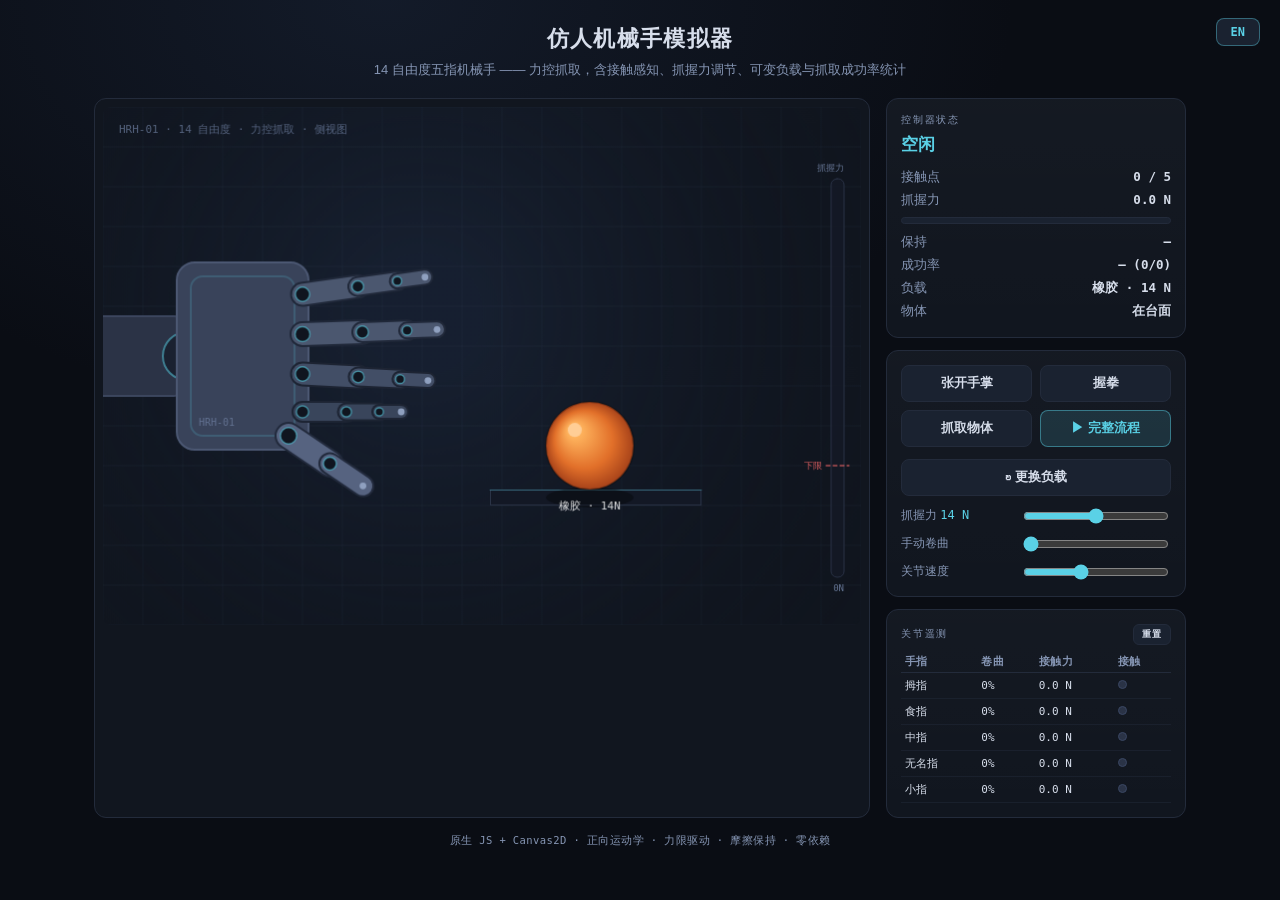
==== HandSimulator.zh.html @ 1752b9ae "Humanoid robotic hand simulator: 14-DOF force-controlled grasping Vanilla JS + Canvas2D, zero depend" ====
<!DOCTYPE html>
<html lang="en">
<head>
  <meta charset="UTF-8">
  <meta name="viewport" content="width=device-width, initial-scale=1.0">
  <title>Humanoid Robotic Hand Simulator</title>
  <style>
:root {
  --bg: #0a0d14;
  --card: #11161f;
  --border: #232b3b;
  --text: #d7deeb;
  --muted: #8595b3;
  --accent: #5ad1e6;
  --secure: #4ade80;
  --warn: #ffd166;
  --drop: #ff6b6b;
  --mono: ui-monospace, "SF Mono", "Cascadia Code", Menlo, "PingFang SC", "Microsoft YaHei", monospace;
}

* { box-sizing: border-box; }

body {
  margin: 0;
  min-height: 100vh;
  background:
    radial-gradient(900px 600px at 30% 0%, rgba(36, 52, 80, 0.35), transparent 70%),
    var(--bg);
  color: var(--text);
  font-family: -apple-system, "Segoe UI", Roboto, "Helvetica Neue", "PingFang SC", "Microsoft YaHei", sans-serif;
  display: flex;
  flex-direction: column;
  align-items: center;
  padding: 24px 20px 12px;
  position: relative;
}

.lang-toggle {
  position: absolute;
  top: 18px;
  right: 20px;
  z-index: 5;
  padding: 6px 14px;
  font-size: 12px;
  font-weight: 600;
  font-family: var(--mono);
  background: #1a2230;
  color: var(--accent);
  border: 1px solid rgba(90, 209, 230, 0.4);
  border-radius: 8px;
  cursor: pointer;
}
.lang-toggle:hover { background: #222c3f; }

header { text-align: center; margin-bottom: 18px; max-width: 760px; }
h1 { margin: 0 0 6px; font-size: 22px; letter-spacing: 0.06em; font-weight: 700; }
.subtitle { margin: 0; color: var(--muted); font-size: 13px; line-height: 1.5; }

main {
  display: flex;
  gap: 16px;
  align-items: stretch;
  flex-wrap: wrap;
  justify-content: center;
  width: 100%;
  max-width: 1100px;
}

.stage {
  background: var(--card);
  border: 1px solid var(--border);
  border-radius: 12px;
  padding: 8px;
  max-width: 776px;
  width: 100%;
  flex: 1 1 560px;
}

/* canvas keeps its 760×520 logical coordinates and scales to fit the stage */
canvas {
  display: block;
  border-radius: 8px;
  width: 100%;
  height: auto;
  aspect-ratio: 760 / 520;
}

.panel {
  width: 300px;
  flex: 0 1 300px;
  display: flex;
  flex-direction: column;
  gap: 12px;
}

.status-box, .controls, .telemetry {
  background: linear-gradient(180deg, rgba(255,255,255,0.015), rgba(0,0,0,0)), var(--card);
  border: 1px solid var(--border);
  border-radius: 12px;
  padding: 14px;
}

.status-label, .telemetry-title {
  font-family: var(--mono);
  font-size: 10px;
  letter-spacing: 0.18em;
  color: var(--muted);
}

.status-value {
  font-family: var(--mono);
  font-size: 17px;
  font-weight: 700;
  color: var(--accent);
  margin: 6px 0 10px;
  min-height: 22px;
  transition: color 0.2s;
}
.status-value.ok { color: var(--secure); }
.status-value.warn { color: var(--drop); }

.status-row {
  display: flex;
  justify-content: space-between;
  font-size: 12.5px;
  color: var(--muted);
  padding: 3px 0;
}
.status-row b { font-family: var(--mono); color: var(--text); font-weight: 600; }
.status-row b.ok { color: var(--secure); }
.status-row b.warn { color: var(--drop); }

.meter {
  height: 7px;
  background: #1a2230;
  border: 1px solid var(--border);
  border-radius: 4px;
  overflow: hidden;
  margin: 5px 0 7px;
}
.meter-fill {
  height: 100%;
  width: 0;
  background: var(--warn);
  border-radius: 4px;
  transition: width 0.08s linear, background 0.2s;
}
.meter-fill.secure { background: var(--secure); }

.btn-grid { display: grid; grid-template-columns: 1fr 1fr; gap: 8px; margin-bottom: 12px; }

button {
  background: #1a2230;
  color: var(--text);
  border: 1px solid var(--border);
  border-radius: 8px;
  padding: 9px 6px;
  font-size: 12.5px;
  font-weight: 600;
  cursor: pointer;
  transition: background 0.15s, border-color 0.15s;
}
button:hover { background: #222c3f; border-color: #34415c; }
button.primary {
  background: rgba(90, 209, 230, 0.14);
  border-color: rgba(90, 209, 230, 0.45);
  color: var(--accent);
}
button.primary:hover { background: rgba(90, 209, 230, 0.24); }

button.wide {
  width: 100%;
  margin-bottom: 2px;
}

.slider-row {
  display: flex;
  align-items: center;
  gap: 10px;
  font-size: 12px;
  color: var(--muted);
  margin-top: 8px;
}
.slider-row span { width: 110px; flex-shrink: 0; }
.slider-row em { font-family: var(--mono); font-style: normal; color: var(--accent); }
input[type="range"] { flex: 1; accent-color: var(--accent); }

.telemetry-head {
  display: flex;
  align-items: center;
  justify-content: space-between;
  margin-bottom: 6px;
}
.mini {
  padding: 3px 8px;
  font-size: 9px;
  font-family: var(--mono);
  letter-spacing: 0.1em;
  border-radius: 6px;
}

.telemetry table { width: 100%; border-collapse: collapse; font-family: var(--mono); font-size: 11px; }
.telemetry th {
  text-align: left;
  color: var(--muted);
  font-weight: 600;
  padding: 3px 4px;
  border-bottom: 1px solid var(--border);
  letter-spacing: 0.04em;
}
.telemetry td {
  padding: 5px 4px;
  border-bottom: 1px solid rgba(35, 43, 59, 0.5);
  color: var(--text);
  white-space: nowrap;
}

.led {
  display: inline-block;
  width: 9px; height: 9px;
  border-radius: 50%;
  background: #2a3346;
  border: 1px solid #3a4763;
}
.led.on {
  background: var(--warn);
  border-color: var(--warn);
  box-shadow: 0 0 8px rgba(255, 209, 102, 0.8);
}

footer {
  margin-top: 16px;
  color: var(--muted);
  font-family: var(--mono);
  font-size: 10.5px;
  letter-spacing: 0.04em;
  text-align: center;
}

/* stack the panel under the canvas on narrow screens */
@media (max-width: 1000px) {
  .panel { width: 100%; flex-basis: 100%; max-width: 776px; }
  button { padding: 12px 6px; font-size: 14px; }
  .telemetry table { font-size: 12px; }
  input[type="range"] { height: 26px; }
}

/* keep the language toggle clear of the wrapped title on phones */
@media (max-width: 560px) {
  header { padding: 0 64px; margin-top: 4px; }
  h1 { font-size: 19px; }
  .lang-toggle { top: 12px; right: 12px; padding: 5px 11px; font-size: 11px; }
}

</style>
</head>
<body>
<script>window.__FORCE_LANG__="zh";</script>
  <button id="lang-toggle" class="lang-toggle">中文</button>

  <header>
    <h1 data-i18n="ui.title">Humanoid Robotic Hand Simulator</h1>
    <p class="subtitle" data-i18n="ui.subtitle">14-DOF five-finger robotic hand &mdash; force-controlled grasping with contact sensing, grip-force regulation, variable payloads, and grasp success tracking</p>
  </header>

  <main>
    <div class="stage">
      <canvas id="scene"></canvas>
    </div>

    <aside class="panel">
      <section class="status-box">
        <div class="status-label" data-i18n="ui.ctrlstate">CONTROLLER STATE</div>
        <div id="status" class="status-value">IDLE</div>
        <div class="status-row"><span data-i18n="ui.contacts">Contacts</span><b id="contacts">0 / 5</b></div>
        <div class="status-row"><span data-i18n="ui.gripforce">Grip force</span><b id="gripforce">0.0 N</b></div>
        <div class="meter"><div id="gripbar" class="meter-fill"></div></div>
        <div class="status-row"><span data-i18n="ui.hold">Hold</span><b id="hold">&mdash;</b></div>
        <div class="status-row"><span data-i18n="ui.successrate">Success rate</span><b id="successrate">&mdash; (0/0)</b></div>
        <div class="status-row"><span data-i18n="ui.payload">Payload</span><b id="payload">&mdash;</b></div>
        <div class="status-row"><span data-i18n="ui.object">Object</span><b id="objstate">ON TABLE</b></div>
      </section>

      <section class="controls">
        <div class="btn-grid">
          <button id="btn-open" data-i18n="btn.open">Open Palm</button>
          <button id="btn-fist" data-i18n="btn.fist">Make Fist</button>
          <button id="btn-grasp" data-i18n="btn.grasp">Grasp Object</button>
          <button id="btn-seq" class="primary" data-i18n="btn.seq">&#9654; Full Sequence</button>
        </div>
        <button id="btn-next" class="wide" data-i18n="btn.next">&#8635; Next Payload</button>
        <label class="slider-row">
          <span><span data-i18n="ctl.gripforce">Grip force</span> <em id="fsetval">14 N</em></span>
          <input type="range" id="fset" min="2" max="26" value="14">
        </label>
        <label class="slider-row">
          <span data-i18n="ctl.curl">Manual curl</span>
          <input type="range" id="curl" min="0" max="100" value="0">
        </label>
        <label class="slider-row">
          <span data-i18n="ctl.speed">Joint speed</span>
          <input type="range" id="speed" min="40" max="300" value="140">
        </label>
      </section>

      <section class="telemetry">
        <div class="telemetry-head">
          <span class="telemetry-title" data-i18n="tel.title">JOINT TELEMETRY</span>
          <button id="reset-stats" class="mini" data-i18n="tel.reset">RESET</button>
        </div>
        <table>
          <thead>
            <tr>
              <th data-i18n="th.finger">FINGER</th>
              <th data-i18n="th.curl">CURL</th>
              <th data-i18n="th.force">FORCE</th>
              <th data-i18n="th.ct">CT</th>
            </tr>
          </thead>
          <tbody id="telemetry-body"></tbody>
        </table>
      </section>
    </aside>
  </main>

  <footer data-i18n="footer">
    Vanilla JS + Canvas2D &middot; forward kinematics &middot; force-limited actuation &middot; friction-based hold &middot; no dependencies
  </footer>

  <script>
'use strict';

// Tiny i18n layer. Dynamic strings are looked up by key via t(key); static
// HTML carries data-i18n="key" and is filled by applyStaticI18n().
const I18N = {
  en: {
    'ui.title': 'Humanoid Robotic Hand Simulator',
    'ui.subtitle': '14-DOF five-finger robotic hand — force-controlled grasping with contact sensing, grip-force regulation, variable payloads, and grasp success tracking',
    'ui.ctrlstate': 'CONTROLLER STATE',
    'ui.contacts': 'Contacts',
    'ui.gripforce': 'Grip force',
    'ui.hold': 'Hold',
    'ui.successrate': 'Success rate',
    'ui.payload': 'Payload',
    'ui.object': 'Object',

    'btn.open': 'Open Palm',
    'btn.fist': 'Make Fist',
    'btn.grasp': 'Grasp Object',
    'btn.seq': '▶ Full Sequence',
    'btn.next': '↻ Next Payload',

    'ctl.gripforce': 'Grip force',
    'ctl.curl': 'Manual curl',
    'ctl.speed': 'Joint speed',

    'tel.title': 'JOINT TELEMETRY',
    'tel.reset': 'RESET',
    'th.finger': 'FINGER',
    'th.curl': 'CURL',
    'th.force': 'FORCE',
    'th.ct': 'CT',
    'footer': 'Vanilla JS + Canvas2D · forward kinematics · force-limited actuation · friction-based hold · no dependencies',

    'finger.THUMB': 'THUMB',
    'finger.INDEX': 'INDEX',
    'finger.MIDDLE': 'MIDDLE',
    'finger.RING': 'RING',
    'finger.PINKY': 'PINKY',

    'st.IDLE': 'IDLE',
    'st.MANUAL': 'MANUAL CONTROL',
    'st.OPEN': 'OPENING PALM',
    'st.FIST': 'MAKING FIST',
    'st.REACH': 'PLANNING APPROACH',
    'st.CLOSE': 'CLOSING GRIP',
    'st.ADAPT': 'ADAPTIVE GRIP',
    'st.LIFT': 'LIFTING OBJECT',
    'st.LOWER': 'LOWERING',
    'st.RELEASE': 'RELEASING',
    'st.HOME': 'RETURNING HOME',
    'st.HOLD': 'HOLDING OBJECT',

    'hold.secure': 'SECURE',
    'hold.slip': 'SLIP RISK',
    'hold.none': '—',

    'obj.ON_TABLE': 'ON TABLE',
    'obj.IN_GRIP': 'IN GRIP',
    'obj.FALLING': 'FALLING',

    'flash.ok': 'GRASP OK ✓',
    'flash.slip': 'SLIP — DROPPED',

    'canvas.overlay': 'HRH-01 · 14 DOF · FORCE-CONTROLLED GRASP · SIDE VIEW',
    'gauge.grip': 'GRIP',
    'gauge.min': 'min',

    'mat.FOAM': 'FOAM',
    'mat.RUBBER': 'RUBBER',
    'mat.WOOD': 'WOOD',
    'mat.STEEL': 'STEEL',
  },
  zh: {
    'ui.title': '仿人机械手模拟器',
    'ui.subtitle': '14 自由度五指机械手 —— 力控抓取，含接触感知、抓握力调节、可变负载与抓取成功率统计',
    'ui.ctrlstate': '控制器状态',
    'ui.contacts': '接触点',
    'ui.gripforce': '抓握力',
    'ui.hold': '保持',
    'ui.successrate': '成功率',
    'ui.payload': '负载',
    'ui.object': '物体',

    'btn.open': '张开手掌',
    'btn.fist': '握拳',
    'btn.grasp': '抓取物体',
    'btn.seq': '▶ 完整流程',
    'btn.next': '↻ 更换负载',

    'ctl.gripforce': '抓握力',
    'ctl.curl': '手动卷曲',
    'ctl.speed': '关节速度',

    'tel.title': '关节遥测',
    'tel.reset': '重置',
    'th.finger': '手指',
    'th.curl': '卷曲',
    'th.force': '接触力',
    'th.ct': '接触',
    'footer': '原生 JS + Canvas2D · 正向运动学 · 力限驱动 · 摩擦保持 · 零依赖',

    'finger.THUMB': '拇指',
    'finger.INDEX': '食指',
    'finger.MIDDLE': '中指',
    'finger.RING': '无名指',
    'finger.PINKY': '小指',

    'st.IDLE': '空闲',
    'st.MANUAL': '手动控制',
    'st.OPEN': '张开手掌',
    'st.FIST': '握拳中',
    'st.REACH': '规划接近路径',
    'st.CLOSE': '闭合抓取',
    'st.ADAPT': '自适应抓握',
    'st.LIFT': '举起物体',
    'st.LOWER': '放下中',
    'st.RELEASE': '释放中',
    'st.HOME': '返回原位',
    'st.HOLD': '保持物体',

    'hold.secure': '牢固',
    'hold.slip': '打滑风险',
    'hold.none': '—',

    'obj.ON_TABLE': '在台面',
    'obj.IN_GRIP': '已抓取',
    'obj.FALLING': '下落中',

    'flash.ok': '抓取成功 ✓',
    'flash.slip': '打滑 — 掉落',

    'canvas.overlay': 'HRH-01 · 14 自由度 · 力控抓取 · 侧视图',
    'gauge.grip': '抓握力',
    'gauge.min': '下限',

    'mat.FOAM': '泡沫',
    'mat.RUBBER': '橡胶',
    'mat.WOOD': '木质',
    'mat.STEEL': '钢质',
  },
};

let LANG = window.__FORCE_LANG__
  || new URLSearchParams(location.search).get('lang')
  || 'en';

function t(k) {
  const d = I18N[LANG] || I18N.en;
  if (k in d) return d[k];
  if (k in I18N.en) return I18N.en[k];
  return k;
}

function applyStaticI18n() {
  document.documentElement.lang = LANG === 'zh' ? 'zh-CN' : 'en';
  document.title = t('ui.title');
  document.querySelectorAll('[data-i18n]').forEach(el => {
    el.textContent = t(el.getAttribute('data-i18n'));
  });
}

function setLang(l) {
  LANG = l;
  applyStaticI18n();
}

</script>
  <script>
'use strict';

const DEG = Math.PI / 180;
const TAU = Math.PI * 2;

// Logical drawing coordinates. The canvas backing store is scaled by the
// device pixel ratio for crisp rendering, but all geometry uses these units.
const VIEW_W = 760;
const VIEW_H = 520;

/**
 * Planar forward kinematics for an open kinematic chain.
 *
 * base        {x, y}  world position of the root joint
 * baseAngle   number  orientation of the chain root (radians)
 * lengths     number[] segment lengths
 * jointAngles number[] relative joint rotations (radians)
 *
 * Returns the chain points [root, j1, ..., tip]. Each point carries the
 * absolute angle of the segment that leaves it.
 */
function forwardKinematics(base, baseAngle, lengths, jointAngles) {
  const pts = [{ x: base.x, y: base.y, angle: baseAngle }];
  let angle = baseAngle;
  let x = base.x;
  let y = base.y;
  for (let i = 0; i < lengths.length; i++) {
    angle += jointAngles[i];
    pts[i].angle = angle;
    x += Math.cos(angle) * lengths[i];
    y += Math.sin(angle) * lengths[i];
    pts.push({ x, y, angle });
  }
  return pts;
}

function clamp(v, lo, hi) {
  return Math.min(hi, Math.max(lo, v));
}

function dist(ax, ay, bx, by) {
  return Math.hypot(bx - ax, by - ay);
}

// Move `from` toward `to` by at most `maxStep`.
function approach(from, to, maxStep) {
  const d = to - from;
  if (Math.abs(d) <= maxStep) return to;
  return from + Math.sign(d) * maxStep;
}

function lerp(a, b, t) {
  return a + (b - a) * t;
}

</script>
  <script>
'use strict';

/**
 * One articulated finger: a planar chain rooted on the palm.
 *
 * Actuation is a *force-limited position controller*, like a tendon-driven
 * robotic finger:
 *   - `target` is the commanded joint curl ∈ [0,1].
 *   - `cmd` is the actuator position, ramped toward `target` but never pushed
 *     more than `forceLimit / stiffness` past the actual joint — so the
 *     contact force it can exert is capped by the commanded grip force.
 *   - `curl` is the real joint angle. It tracks `cmd` in free motion, but
 *     freezes the instant the finger contacts the object (in grasp mode), so
 *     the hand conforms to the object instead of crushing through it.
 *   - `force = stiffness · (cmd − curl)` while blocked: the actuator over-drive
 *     against the stalled joint is the contact normal force (N).
 */
class Finger {
  constructor(name, cfg) {
    this.name = name;
    this.baseOffset = cfg.baseOffset;            // relative to palm origin
    this.baseAngle = cfg.baseAngle * DEG;
    this.lengths = cfg.lengths;
    this.widths = cfg.widths;                    // visual link widths
    this.maxAngles = cfg.maxAngles.map(a => a * DEG);
    this.maxForce = cfg.maxForce || 34;          // saturation force (N)
    this.curl = 0;
    this.cmd = 0;
    this.target = 0;
    this.contact = false;
    this.force = 0;
    this.points = [];
  }

  jointAngles() {
    return this.maxAngles.map(a => a * this.curl);
  }

  step(origin, dt, speed, opts) {
    const { contactStop, forceLimit, stiffness } = opts;

    // Force ceiling: when closing, the actuator may lead the joint by at most
    // forceLimit/stiffness, which caps the deliverable contact force.
    const headroom = forceLimit / stiffness;
    const cmdCeil = this.target > this.curl
      ? Math.min(this.target, this.curl + headroom)
      : this.target;
    this.cmd = approach(this.cmd, cmdCeil, speed * dt);

    if (contactStop && this.contact && this.cmd > this.curl) {
      // Joint stalled against the object: hold position, build contact force.
      this.force = clamp(stiffness * (this.cmd - this.curl), 0, this.maxForce);
    } else {
      // Free motion: joint follows the actuator, no contact force.
      this.curl = clamp(this.cmd, 0, 1);
      this.force = 0;
    }

    const base = {
      x: origin.x + this.baseOffset.x,
      y: origin.y + this.baseOffset.y,
    };
    this.points = forwardKinematics(base, this.baseAngle, this.lengths, this.jointAngles());
  }

  tip() {
    return this.points[this.points.length - 1];
  }

  settled() {
    return Math.abs(this.target - this.curl) < 0.01 && Math.abs(this.cmd - this.curl) < 0.01;
  }
}

/**
 * Five-finger hand: 4 fingers × 3 joints + thumb × 2 joints = 14 DOF,
 * on a 2-DOF translational wrist carrier (reach / lift).
 */
class Hand {
  constructor(origin) {
    this.origin = { ...origin };
    this.home = { ...origin };
    this.moveTarget = { ...origin };
    this.speed = 1.4;          // curl units per second
    this.moveSpeed = 220;      // wrist translation, px per second
    this.contactStop = false;  // grasp mode: stop each finger on contact
    this.stiffness = 80;       // N per curl unit (tendon stiffness)
    this.forceLimit = 14;      // commanded grip force ceiling (N)

    this.fingers = [
      new Finger('INDEX',  { baseOffset: { x: 0, y: -62 }, baseAngle: -8, lengths: [56, 40, 28], widths: [21, 17, 13], maxAngles: [78, 86, 44] }),
      new Finger('MIDDLE', { baseOffset: { x: 0, y: -22 }, baseAngle: -2, lengths: [60, 45, 30], widths: [22, 18, 14], maxAngles: [78, 86, 44] }),
      new Finger('RING',   { baseOffset: { x: 0, y: 18 },  baseAngle: 3,  lengths: [56, 42, 28], widths: [21, 17, 13], maxAngles: [78, 86, 44] }),
      new Finger('PINKY',  { baseOffset: { x: 0, y: 56 },  baseAngle: 0,  lengths: [44, 33, 22], widths: [18, 15, 12], maxAngles: [78, 86, 44] }),
    ];
    this.thumb = new Finger('THUMB', {
      baseOffset: { x: -14, y: 80 }, baseAngle: 34,
      lengths: [50, 40], widths: [24, 19], maxAngles: [-34, -40], maxForce: 38,
    });
    this.all = [this.thumb, ...this.fingers];
  }

  setTargets(curl) {
    for (const f of this.all) f.target = curl;
  }

  moveTo(x, y) {
    this.moveTarget = { x, y };
  }

  step(dt) {
    const dx = this.moveTarget.x - this.origin.x;
    const dy = this.moveTarget.y - this.origin.y;
    const d = Math.hypot(dx, dy);
    const maxMove = this.moveSpeed * dt;
    if (d > 0 && d > maxMove) {
      this.origin.x += (dx / d) * maxMove;
      this.origin.y += (dy / d) * maxMove;
    } else {
      this.origin.x = this.moveTarget.x;
      this.origin.y = this.moveTarget.y;
    }
    const opts = { contactStop: this.contactStop, forceLimit: this.forceLimit, stiffness: this.stiffness };
    for (const f of this.all) f.step(this.origin, dt, this.speed, opts);
  }

  atMoveTarget() {
    return dist(this.origin.x, this.origin.y, this.moveTarget.x, this.moveTarget.y) < 0.5;
  }

  settled() {
    return this.all.every(f => f.settled() || (this.contactStop && f.contact));
  }

  contactCount() {
    return this.all.filter(f => f.contact).length;
  }

  totalForce() {
    let s = 0;
    for (const f of this.all) s += f.force;
    return s;
  }
}

</script>
  <script>
'use strict';

const COL = {
  secure: '#4ade80',
  warn:   '#ffd166',
  drop:   '#ff6b6b',
  accent: '#5ad1e6',
};

// font stack with CJK fallbacks so canvas labels render in Chinese too
function fmono(px) {
  return px + 'px ui-monospace, "SF Mono", "PingFang SC", "Microsoft YaHei", monospace';
}

function roundRect(ctx, x, y, w, h, r) {
  ctx.beginPath();
  ctx.moveTo(x + r, y);
  ctx.arcTo(x + w, y, x + w, y + h, r);
  ctx.arcTo(x + w, y + h, x, y + h, r);
  ctx.arcTo(x, y + h, x, y, r);
  ctx.arcTo(x, y, x + w, y, r);
  ctx.closePath();
}

// amber → red as a force fraction t∈[0,1] climbs
function forceColor(frac) {
  const g = Math.round(lerp(209, 107, clamp(frac, 0, 1)));
  const b = Math.round(lerp(102, 107, clamp(frac, 0, 1)));
  return `rgb(255, ${g}, ${b})`;
}

function drawBackdrop(ctx) {
  const g = ctx.createRadialGradient(VIEW_W * 0.42, VIEW_H * 0.4, 60, VIEW_W * 0.42, VIEW_H * 0.4, VIEW_W * 0.8);
  g.addColorStop(0, 'rgba(28, 40, 62, 0.55)');
  g.addColorStop(1, 'rgba(10, 13, 20, 0)');
  ctx.fillStyle = g;
  ctx.fillRect(0, 0, VIEW_W, VIEW_H);

  ctx.strokeStyle = 'rgba(120, 140, 180, 0.06)';
  ctx.lineWidth = 1;
  ctx.beginPath();
  for (let x = 0; x <= VIEW_W; x += 40) { ctx.moveTo(x, 0); ctx.lineTo(x, VIEW_H); }
  for (let y = 0; y <= VIEW_H; y += 40) { ctx.moveTo(0, y); ctx.lineTo(VIEW_W, y); }
  ctx.stroke();
}

function drawPedestal(ctx, tableY) {
  const x0 = 388, x1 = 600;
  ctx.fillStyle = '#131825';
  ctx.fillRect(x0, tableY, x1 - x0, 16);
  ctx.strokeStyle = '#2a3346';
  ctx.strokeRect(x0 + 0.5, tableY + 0.5, x1 - x0 - 1, 15);
  ctx.strokeStyle = 'rgba(90, 209, 230, 0.35)';
  ctx.beginPath();
  ctx.moveTo(x0, tableY + 0.5);
  ctx.lineTo(x1, tableY + 0.5);
  ctx.stroke();
}

function drawBall(ctx, ball, tableY) {
  const height = tableY - (ball.y + ball.r);
  const sh = clamp(1 - height / 260, 0.15, 1);
  ctx.fillStyle = `rgba(0, 0, 0, ${0.35 * sh})`;
  ctx.beginPath();
  ctx.ellipse(ball.x, tableY + 8, ball.r * (0.55 + 0.45 * sh), 8 * sh + 2, 0, 0, TAU);
  ctx.fill();

  const c = ball.cols;
  const g = ctx.createRadialGradient(
    ball.x - ball.r * 0.35, ball.y - ball.r * 0.35, ball.r * 0.15,
    ball.x, ball.y, ball.r
  );
  g.addColorStop(0, c[0]);
  g.addColorStop(0.6, c[1]);
  g.addColorStop(1, c[2]);
  ctx.beginPath();
  ctx.arc(ball.x, ball.y, ball.r, 0, TAU);
  ctx.fillStyle = g;
  ctx.fill();
  ctx.lineWidth = 2;
  ctx.strokeStyle = ball.held ? 'rgba(255, 209, 102, 0.85)' : 'rgba(0, 0, 0, 0.25)';
  ctx.stroke();
  ctx.beginPath();
  ctx.arc(ball.x - ball.r * 0.34, ball.y - ball.r * 0.36, ball.r * 0.16, 0, TAU);
  ctx.fillStyle = 'rgba(255, 255, 255, 0.35)';
  ctx.fill();

  // payload label + weight
  ctx.fillStyle = 'rgba(255, 255, 255, 0.85)';
  ctx.font = fmono(11);
  ctx.textAlign = 'center';
  ctx.fillText(t('mat.' + ball.key) + ' · ' + ball.weight + 'N', ball.x, ball.y + ball.r + 20);
  ctx.textAlign = 'left';
}

function drawArmAndPalm(ctx, hand) {
  const o = hand.origin;
  ctx.fillStyle = '#2b3346';
  roundRect(ctx, o.x - 330, o.y - 40, 215, 80, 14);
  ctx.fill();
  ctx.strokeStyle = '#3c465e';
  ctx.lineWidth = 2;
  ctx.stroke();
  ctx.beginPath();
  ctx.arc(o.x - 116, o.y, 24, 0, TAU);
  ctx.fillStyle = '#1a2130';
  ctx.fill();
  ctx.strokeStyle = 'rgba(90, 209, 230, 0.5)';
  ctx.stroke();
  ctx.fillStyle = '#39435a';
  roundRect(ctx, o.x - 126, o.y - 94, 132, 188, 18);
  ctx.fill();
  ctx.strokeStyle = '#4c5873';
  ctx.stroke();
  ctx.strokeStyle = 'rgba(90, 209, 230, 0.18)';
  roundRect(ctx, o.x - 112, o.y - 80, 104, 160, 12);
  ctx.stroke();
  ctx.fillStyle = 'rgba(140, 160, 200, 0.5)';
  ctx.font = fmono(10);
  ctx.fillText('HRH-01', o.x - 104, o.y + 70);
}

function drawFinger(ctx, f, bodyColor, outlineColor) {
  const pts = f.points;
  ctx.lineCap = 'round';
  for (let i = 0; i < pts.length - 1; i++) {
    const a = pts[i], b = pts[i + 1];
    ctx.beginPath();
    ctx.moveTo(a.x, a.y);
    ctx.lineTo(b.x, b.y);
    ctx.lineWidth = f.widths[i] + 4;
    ctx.strokeStyle = outlineColor;
    ctx.stroke();
    ctx.beginPath();
    ctx.moveTo(a.x, a.y);
    ctx.lineTo(b.x, b.y);
    ctx.lineWidth = f.widths[i];
    ctx.strokeStyle = bodyColor;
    ctx.stroke();
  }
  for (let i = 0; i < pts.length - 1; i++) {
    ctx.beginPath();
    ctx.arc(pts[i].x, pts[i].y, f.widths[i] * 0.34, 0, TAU);
    ctx.fillStyle = '#10151f';
    ctx.fill();
    ctx.lineWidth = 1.5;
    ctx.strokeStyle = 'rgba(90, 209, 230, 0.55)';
    ctx.stroke();
  }
  const tip = pts[pts.length - 1];
  if (f.contact) {
    const frac = clamp(f.force / f.maxForce, 0, 1);
    const col = forceColor(frac);
    ctx.save();
    ctx.strokeStyle = col;
    ctx.globalAlpha = 0.25 + 0.5 * frac;
    ctx.lineWidth = 2;
    ctx.beginPath();
    ctx.arc(tip.x, tip.y, 6 + frac * 9, 0, TAU);
    ctx.stroke();
    ctx.restore();
    ctx.save();
    ctx.shadowColor = col;
    ctx.shadowBlur = 10 + frac * 14;
    ctx.beginPath();
    ctx.arc(tip.x, tip.y, 5, 0, TAU);
    ctx.fillStyle = col;
    ctx.fill();
    ctx.restore();
  } else {
    ctx.beginPath();
    ctx.arc(tip.x, tip.y, 3.4, 0, TAU);
    ctx.fillStyle = '#8fa0bf';
    ctx.fill();
  }
}

function drawForceGauge(ctx, hud) {
  const x = VIEW_W - 30, w = 13;
  const y0 = 72, y1 = VIEW_H - 48;
  const h = y1 - y0;
  roundRect(ctx, x, y0, w, h, 6);
  ctx.fillStyle = 'rgba(20, 26, 38, 0.9)';
  ctx.fill();
  ctx.strokeStyle = '#2a3346';
  ctx.lineWidth = 1;
  ctx.stroke();

  const frac = clamp(hud.gripForce / hud.gaugeMax, 0, 1);
  const fh = h * frac;
  const col = hud.holdSecure ? COL.secure : (hud.gripForce > 0.5 ? COL.warn : '#3a4763');
  if (fh > 1) {
    roundRect(ctx, x, y1 - fh, w, fh, 6);
    ctx.fillStyle = col;
    ctx.fill();
  }
  // required-force threshold for the current payload
  const ty = y1 - h * clamp(hud.requiredForce / hud.gaugeMax, 0, 1);
  ctx.strokeStyle = COL.drop;
  ctx.setLineDash([4, 3]);
  ctx.beginPath();
  ctx.moveTo(x - 5, ty);
  ctx.lineTo(x + w + 5, ty);
  ctx.stroke();
  ctx.setLineDash([]);

  ctx.fillStyle = 'rgba(140, 160, 200, 0.7)';
  ctx.font = fmono(9);
  ctx.textAlign = 'right';
  ctx.fillText(t('gauge.grip'), x + w, y0 - 8);
  ctx.fillText(hud.gripForce.toFixed(0) + 'N', x + w, y1 + 14);
  ctx.fillStyle = 'rgba(255, 107, 107, 0.85)';
  ctx.fillText(t('gauge.min'), x - 9, ty + 3);
  ctx.textAlign = 'left';
}

function drawScene(ctx, hand, ball, env) {
  ctx.clearRect(0, 0, VIEW_W, VIEW_H);
  drawBackdrop(ctx);
  drawPedestal(ctx, env.tableY);
  drawArmAndPalm(ctx, hand);

  const [index, middle, ring, pinky] = hand.fingers;
  drawFinger(ctx, pinky,  '#39455b', '#1d2433');
  drawFinger(ctx, ring,   '#424e66', '#1d2433');
  drawFinger(ctx, middle, '#4b576f', '#202839');
  drawFinger(ctx, index,  '#4b576f', '#202839');
  drawBall(ctx, ball, env.tableY);
  drawFinger(ctx, hand.thumb, '#566380', '#222a3c');

  drawForceGauge(ctx, env);

  ctx.fillStyle = 'rgba(140, 160, 200, 0.55)';
  ctx.font = fmono(11);
  ctx.fillText(t('canvas.overlay'), 16, 26);
}

</script>
  <script>
'use strict';

const canvas = document.getElementById('scene');
const ctx = canvas.getContext('2d');

// ---------------------------------------------------------------- config
const CFG = {
  TABLE_Y: 384,
  HOME: { x: 200, y: 250 },
  GRASP_OFFSET_X: -98,   // wrist x relative to the object when grasping
  GRASP_DY: 112,         // wrist sits this far above the object centre
  LIFT_Y: 142,
  GRAVITY: 1600,
  FRICTION: 0.5,         // effective grip friction coefficient
  GAUGE_MAX: 100,        // N — full scale of the grip-force gauge
};

// payload library — weight scales with material, so a fixed grip force holds
// the light ones but slips on the heavy ones (drives the success-rate demo)
const PAYLOADS = [
  { key: 'FOAM',   r: 38, weight: 6,  cols: ['#bdf0d4', '#5cc295', '#2f7d5e'] },
  { key: 'RUBBER', r: 44, weight: 14, cols: ['#ffb45e', '#e2702a', '#a8431a'] },
  { key: 'WOOD',   r: 42, weight: 20, cols: ['#e8c98f', '#b98a4a', '#7d5a2f'] },
  { key: 'STEEL',  r: 40, weight: 30, cols: ['#e6edf6', '#9aa6b8', '#5b6677'] },
];

const hand = new Hand(CFG.HOME);
const ball = { x: 488, r: 44, y: 0, vy: 0, held: false, offset: { x: 0, y: 0 }, key: 'RUBBER', weight: 14, cols: PAYLOADS[1].cols };
let payloadIdx = 1;

function restY() { return CFG.TABLE_Y - ball.r; }
function requiredForce() { return ball.weight / CFG.FRICTION; }

function loadPayload(idx) {
  payloadIdx = idx;
  const p = PAYLOADS[idx];
  ball.key = p.key; ball.r = p.r; ball.weight = p.weight; ball.cols = p.cols;
  ball.x = 488; ball.y = restY(); ball.vy = 0; ball.held = false;
}
function nextPayload() {
  if (ball.held) return;
  let i = payloadIdx;
  while (i === payloadIdx) i = Math.floor(Math.random() * PAYLOADS.length);
  loadPayload(i);
}
loadPayload(1);

// ---------------------------------------------------------------- ui refs
const ui = {
  status: document.getElementById('status'),
  contacts: document.getElementById('contacts'),
  gripforce: document.getElementById('gripforce'),
  gripbar: document.getElementById('gripbar'),
  hold: document.getElementById('hold'),
  successrate: document.getElementById('successrate'),
  payload: document.getElementById('payload'),
  objstate: document.getElementById('objstate'),
  curl: document.getElementById('curl'),
  speed: document.getElementById('speed'),
  fset: document.getElementById('fset'),
  fsetval: document.getElementById('fsetval'),
  langToggle: document.getElementById('lang-toggle'),
};

const flash = { key: '', kind: '', until: 0 };
function notify(key, kind) { flash.key = key; flash.kind = kind || ''; flash.until = performance.now() + 1400; }
function setStatus(key) { ui.status.dataset.key = key; }

// ---------------------------------------------------------------- stats
const stats = { attempts: 0, successes: 0, pending: false };
function beginAttempt() { stats.attempts++; stats.pending = true; }
function resolveAttempt(ok) {
  if (!stats.pending) return;
  stats.pending = false;
  if (ok) { stats.successes++; notify('flash.ok', 'ok'); }
  else { notify('flash.slip', 'warn'); }
}

function holdSecure() {
  return hand.thumb.contact && hand.totalForce() * CFG.FRICTION >= ball.weight;
}
function graspSecured() {
  return hand.thumb.contact && hand.contactCount() >= 2;
}

// ---------------------------------------------------------------- sequencer
const seq = { steps: [], i: -1, t: 0 };

function runSteps(steps) { seq.steps = steps; seq.i = -1; nextStep(); }
function nextStep() {
  seq.i++;
  seq.t = 0;
  if (seq.i >= seq.steps.length) {
    seq.steps = [];
    setStatus(ball.held ? 'st.HOLD' : 'st.IDLE');
    return;
  }
  const s = seq.steps[seq.i];
  if (s.label) setStatus(s.label);
  if (s.enter) s.enter();
}

const Steps = {
  open: () => ({
    label: 'st.OPEN',
    enter() { hand.contactStop = false; hand.setTargets(0); },
    done: () => hand.settled(),
  }),
  fist: () => ({
    label: 'st.FIST',
    enter() { hand.contactStop = false; hand.setTargets(1); },
    done: () => hand.settled(),
  }),
  pause: s => ({ done: t => t >= s }),
  reach: () => ({
    label: 'st.REACH',
    enter() { hand.contactStop = true; hand.moveTo(ball.x + CFG.GRASP_OFFSET_X, ball.y - CFG.GRASP_DY); },
    done: () => hand.atMoveTarget(),
  }),
  grasp: () => ({
    label: 'st.CLOSE',
    enter() { hand.contactStop = true; hand.setTargets(1); },
    done: t => (graspSecured() && holdSecure() && t > 0.3) || t > 3.2,
  }),
  attach: () => ({
    label: 'st.ADAPT',
    enter() {
      beginAttempt();
      if (graspSecured()) {
        ball.held = true;
        ball.offset.x = ball.x - hand.origin.x;
        ball.offset.y = ball.y - hand.origin.y;
      } else {
        resolveAttempt(false);
      }
    },
    done: t => t >= 0.35,
  }),
  lift: () => ({
    label: 'st.LIFT',
    enter() { if (ball.held) hand.moveTo(hand.origin.x, CFG.LIFT_Y); },
    done() {
      if (hand.atMoveTarget()) { resolveAttempt(ball.held); return true; }
      return false;
    },
  }),
  lower: () => ({
    label: 'st.LOWER',
    enter() { if (ball.held) hand.moveTo(hand.origin.x, restY() - CFG.GRASP_DY); },
    done: () => hand.atMoveTarget(),
  }),
  release: () => ({
    label: 'st.RELEASE',
    enter() { hand.contactStop = false; hand.setTargets(0); },
    done: () => hand.settled(),
  }),
  home: () => ({
    label: 'st.HOME',
    enter() { hand.moveTo(hand.home.x, hand.home.y); },
    done: () => hand.atMoveTarget(),
  }),
  swap: () => ({ enter() { nextPayload(); }, done: () => true }),
};

// ---------------------------------------------------------------- controls
document.getElementById('btn-open').addEventListener('click', () => {
  if (ball.held) runSteps([Steps.lower(), Steps.release(), Steps.home()]);
  else runSteps([Steps.open()]);
});
document.getElementById('btn-fist').addEventListener('click', () => {
  const pre = ball.held ? [Steps.lower(), Steps.release(), Steps.home()] : [];
  runSteps([...pre, Steps.fist()]);
});
document.getElementById('btn-grasp').addEventListener('click', () => {
  if (ball.held) return;
  runSteps([Steps.open(), Steps.reach(), Steps.grasp(), Steps.attach(), Steps.lift()]);
});
document.getElementById('btn-seq').addEventListener('click', () => {
  const pre = ball.held ? [Steps.lower(), Steps.release()] : [];
  runSteps([
    ...pre,
    Steps.home(), Steps.open(), Steps.pause(0.3),
    Steps.fist(), Steps.pause(0.6),
    Steps.open(), Steps.pause(0.3),
    Steps.reach(), Steps.grasp(), Steps.attach(),
    Steps.lift(), Steps.pause(0.9),
    Steps.lower(), Steps.release(), Steps.home(),
    Steps.swap(),
  ]);
});
document.getElementById('btn-next').addEventListener('click', () => {
  if (ball.held || seq.steps.length) return;
  nextPayload();
});

ui.curl.addEventListener('input', () => {
  seq.steps = [];
  setStatus('st.MANUAL');
  hand.contactStop = true;
  hand.setTargets(ui.curl.value / 100);
});
ui.speed.addEventListener('input', () => { hand.speed = ui.speed.value / 100; });
ui.fset.addEventListener('input', () => {
  hand.forceLimit = +ui.fset.value;
  ui.fsetval.textContent = ui.fset.value + ' N';
});
document.getElementById('reset-stats').addEventListener('click', () => {
  stats.attempts = 0; stats.successes = 0; stats.pending = false;
});
ui.langToggle.addEventListener('click', () => {
  setLang(LANG === 'en' ? 'zh' : 'en');
  ui.langToggle.textContent = LANG === 'en' ? '中文' : 'EN';
});

// ---------------------------------------------------------------- physics
function updateContacts() {
  for (const f of hand.all) {
    f.contact = false;
    const pts = f.points;
    for (let i = Math.max(1, pts.length - 2); i < pts.length; i++) {
      const w = f.widths[Math.min(i - 1, f.widths.length - 1)];
      if (dist(pts[i].x, pts[i].y, ball.x, ball.y) <= ball.r + w / 2 + 2) {
        f.contact = true;
        break;
      }
    }
  }
}

function updateBall(dt) {
  if (ball.held && (!graspSecured() || !holdSecure())) {
    ball.held = false;
    resolveAttempt(false);
  }

  if (ball.held) {
    ball.x = hand.origin.x + ball.offset.x;
    ball.y = hand.origin.y + ball.offset.y;
    ball.vy = 0;
  } else if (ball.y < restY() || ball.vy !== 0) {
    ball.vy += CFG.GRAVITY * dt;
    ball.y += ball.vy * dt;
    if (ball.y >= restY()) {
      ball.y = restY();
      ball.vy = Math.abs(ball.vy) > 120 ? -ball.vy * 0.32 : 0;
    }
  }
}

// ---------------------------------------------------------------- telemetry
const telemetryRows = hand.all.map(f => {
  const tr = document.createElement('tr');
  const name = document.createElement('td');
  const curl = document.createElement('td');
  const force = document.createElement('td');
  const ct = document.createElement('td');
  const led = document.createElement('span');
  led.className = 'led';
  ct.appendChild(led);
  tr.append(name, curl, force, ct);
  document.getElementById('telemetry-body').appendChild(tr);
  return { f, name, curl, force, led };
});

function updateTelemetry() {
  for (const row of telemetryRows) {
    row.name.textContent = t('finger.' + row.f.name);
    row.curl.textContent = Math.round(row.f.curl * 100) + '%';
    row.force.textContent = row.f.force.toFixed(1) + ' N';
    row.led.classList.toggle('on', row.f.contact);
  }
  const total = hand.totalForce();
  ui.contacts.textContent = `${hand.contactCount()} / 5`;
  ui.gripforce.textContent = total.toFixed(1) + ' N';
  ui.gripbar.style.width = clamp((total / CFG.GAUGE_MAX) * 100, 0, 100) + '%';

  const secure = holdSecure();
  ui.gripbar.classList.toggle('secure', secure);
  if (total < 0.5) { ui.hold.textContent = t('hold.none'); ui.hold.className = ''; }
  else if (secure) { ui.hold.textContent = t('hold.secure'); ui.hold.className = 'ok'; }
  else { ui.hold.textContent = t('hold.slip'); ui.hold.className = 'warn'; }

  const rate = stats.attempts ? Math.round((stats.successes / stats.attempts) * 100) : 0;
  ui.successrate.textContent = stats.attempts
    ? `${rate}% (${stats.successes}/${stats.attempts})`
    : '— (0/0)';

  ui.payload.textContent = `${t('mat.' + ball.key)} · ${ball.weight} N`;
  ui.objstate.textContent = ball.held
    ? t('obj.IN_GRIP')
    : (ball.y >= restY() - 0.5 ? t('obj.ON_TABLE') : t('obj.FALLING'));

  const now = performance.now();
  if (now < flash.until) {
    ui.status.textContent = t(flash.key);
    ui.status.className = 'status-value ' + flash.kind;
  } else {
    ui.status.textContent = t(ui.status.dataset.key || 'st.IDLE');
    ui.status.className = 'status-value';
  }
}

// ---------------------------------------------------------------- canvas / loop
function fitCanvas() {
  const dpr = window.devicePixelRatio || 1;
  canvas.width = VIEW_W * dpr;
  canvas.height = VIEW_H * dpr;
  ctx.setTransform(dpr, 0, 0, dpr, 0, 0);
}
window.addEventListener('resize', fitCanvas);
fitCanvas();

let last = performance.now();
let frameCount = 0;

function frame(now) {
  const dt = clamp((now - last) / 1000, 0, 0.05);
  last = now;

  if (seq.steps.length) {
    seq.t += dt;
    if (seq.steps[seq.i].done(seq.t)) nextStep();
  }

  hand.step(dt);
  updateBall(dt);
  updateContacts();

  drawScene(ctx, hand, ball, {
    tableY: CFG.TABLE_Y,
    gripForce: hand.totalForce(),
    requiredForce: requiredForce(),
    gaugeMax: CFG.GAUGE_MAX,
    holdSecure: holdSecure(),
  });

  if ((frameCount++ & 3) === 0) updateTelemetry();
  requestAnimationFrame(frame);
}

// ---------------------------------------------------------------- boot
applyStaticI18n();
ui.langToggle.textContent = LANG === 'en' ? '中文' : 'EN';
setStatus('st.IDLE');
ui.fsetval.textContent = ui.fset.value + ' N';
hand.forceLimit = +ui.fset.value;
hand.step(0);
updateContacts();
updateTelemetry();
requestAnimationFrame(frame);

</script>
</body>
</html>
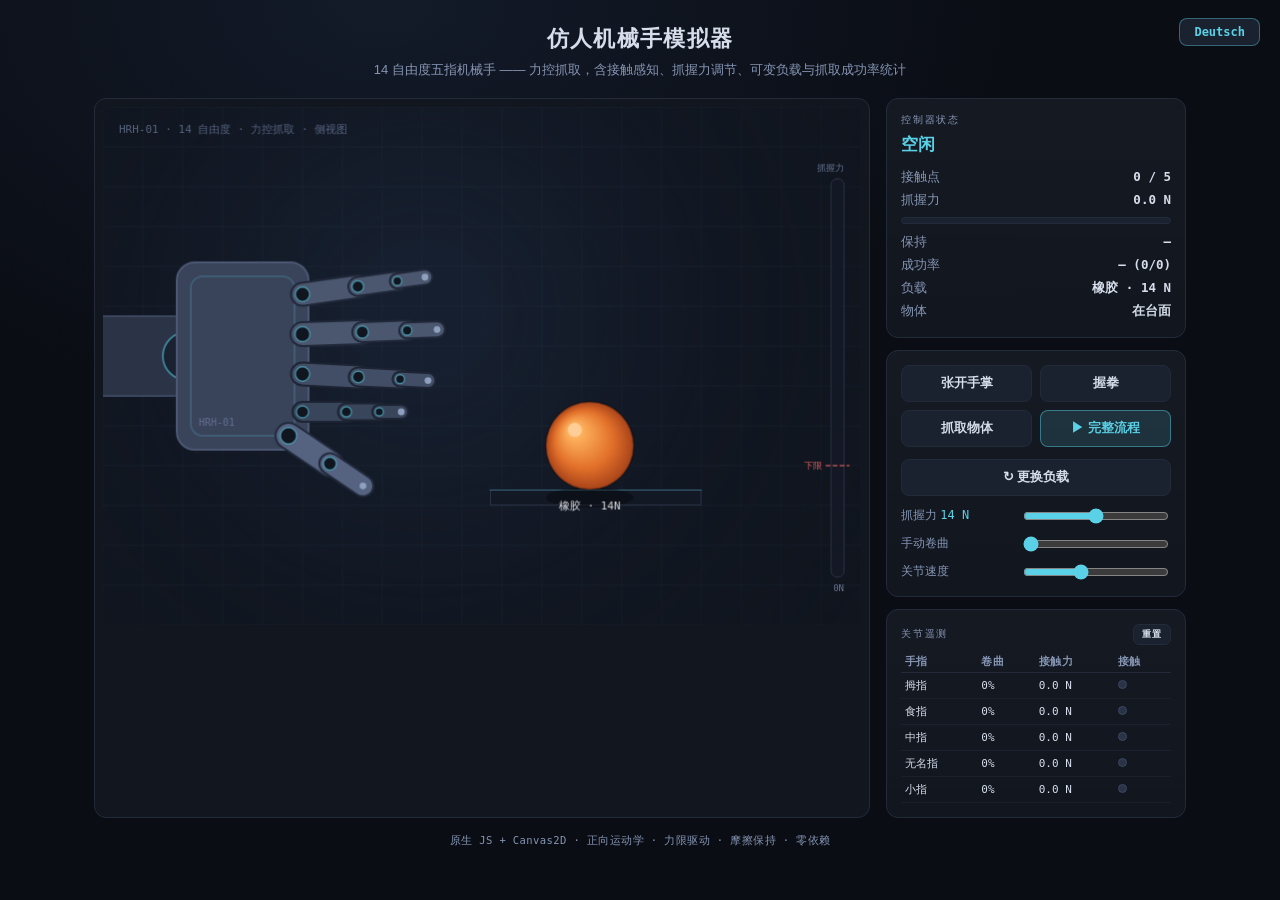
==== commit e423c7ef: "Localize UI to German + Chinese (default German), add language toggle - Replace English with German " ====
--- a/HandSimulator.zh.html
+++ b/HandSimulator.zh.html
@@ -469,11 +469,79 @@
     'mat.WOOD': '木质',
     'mat.STEEL': '钢质',
   },
+  de: {
+    'ui.title': 'Humanoider Roboterhand-Simulator',
+    'ui.subtitle': '14-DOF fünffingrige Roboterhand — kraftgeregeltes Greifen mit Kontaktsensorik, Greifkraftregelung, variablen Lasten und Erfolgsraten-Tracking',
+    'ui.ctrlstate': 'REGLERSTATUS',
+    'ui.contacts': 'Kontakte',
+    'ui.gripforce': 'Greifkraft',
+    'ui.hold': 'Halt',
+    'ui.successrate': 'Erfolgsrate',
+    'ui.payload': 'Last',
+    'ui.object': 'Objekt',
+
+    'btn.open': 'Hand öffnen',
+    'btn.fist': 'Faust ballen',
+    'btn.grasp': 'Objekt greifen',
+    'btn.seq': '▶ Komplettablauf',
+    'btn.next': '↻ Nächste Last',
+
+    'ctl.gripforce': 'Greifkraft',
+    'ctl.curl': 'Krümmung',
+    'ctl.speed': 'Gelenktempo',
+
+    'tel.title': 'GELENK-TELEMETRIE',
+    'tel.reset': 'RESET',
+    'th.finger': 'FINGER',
+    'th.curl': 'KRÜMM.',
+    'th.force': 'KRAFT',
+    'th.ct': 'KT',
+    'footer': 'Vanilla JS + Canvas2D · Vorwärtskinematik · kraftbegrenzte Aktuierung · reibungsbasierter Halt · keine Abhängigkeiten',
+
+    'finger.THUMB': 'DAUMEN',
+    'finger.INDEX': 'ZEIGE',
+    'finger.MIDDLE': 'MITTEL',
+    'finger.RING': 'RING',
+    'finger.PINKY': 'KLEIN',
+
+    'st.IDLE': 'BEREIT',
+    'st.MANUAL': 'MANUELLE STEUERUNG',
+    'st.OPEN': 'HAND ÖFFNEN',
+    'st.FIST': 'FAUST BALLEN',
+    'st.REACH': 'ANNÄHERUNG PLANEN',
+    'st.CLOSE': 'GRIFF SCHLIESSEN',
+    'st.ADAPT': 'ADAPTIVER GRIFF',
+    'st.LIFT': 'OBJEKT ANHEBEN',
+    'st.LOWER': 'ABSENKEN',
+    'st.RELEASE': 'LOSLASSEN',
+    'st.HOME': 'ZURÜCK ZUR BASIS',
+    'st.HOLD': 'OBJEKT GEHALTEN',
+
+    'hold.secure': 'SICHER',
+    'hold.slip': 'RUTSCHGEFAHR',
+    'hold.none': '—',
+
+    'obj.ON_TABLE': 'AUF TISCH',
+    'obj.IN_GRIP': 'IM GRIFF',
+    'obj.FALLING': 'FÄLLT',
+
+    'flash.ok': 'GRIFF OK ✓',
+    'flash.slip': 'ABGERUTSCHT ✗',
+
+    'canvas.overlay': 'HRH-01 · 14 DOF · KRAFTGEREGELTER GRIFF · SEITENANSICHT',
+    'gauge.grip': 'KRAFT',
+    'gauge.min': 'min',
+
+    'mat.FOAM': 'SCHAUM',
+    'mat.RUBBER': 'GUMMI',
+    'mat.WOOD': 'HOLZ',
+    'mat.STEEL': 'STAHL',
+  },
 };
 
 let LANG = window.__FORCE_LANG__
   || new URLSearchParams(location.search).get('lang')
-  || 'en';
+  || 'de';
 
 function t(k) {
   const d = I18N[LANG] || I18N.en;
@@ -483,7 +551,7 @@
 }
 
 function applyStaticI18n() {
-  document.documentElement.lang = LANG === 'zh' ? 'zh-CN' : 'en';
+  document.documentElement.lang = LANG === 'zh' ? 'zh-CN' : (LANG === 'de' ? 'de' : 'en');
   document.title = t('ui.title');
   document.querySelectorAll('[data-i18n]').forEach(el => {
     el.textContent = t(el.getAttribute('data-i18n'));
@@ -1150,8 +1218,8 @@
   stats.attempts = 0; stats.successes = 0; stats.pending = false;
 });
 ui.langToggle.addEventListener('click', () => {
-  setLang(LANG === 'en' ? 'zh' : 'en');
-  ui.langToggle.textContent = LANG === 'en' ? '中文' : 'EN';
+  setLang(LANG === 'zh' ? 'de' : 'zh');
+  ui.langToggle.textContent = LANG === 'zh' ? 'Deutsch' : '中文';
 });
 
 // ---------------------------------------------------------------- physics
@@ -1282,7 +1350,7 @@
 
 // ---------------------------------------------------------------- boot
 applyStaticI18n();
-ui.langToggle.textContent = LANG === 'en' ? '中文' : 'EN';
+ui.langToggle.textContent = LANG === 'zh' ? 'Deutsch' : '中文';
 setStatus('st.IDLE');
 ui.fsetval.textContent = ui.fset.value + ' N';
 hand.forceLimit = +ui.fset.value;
